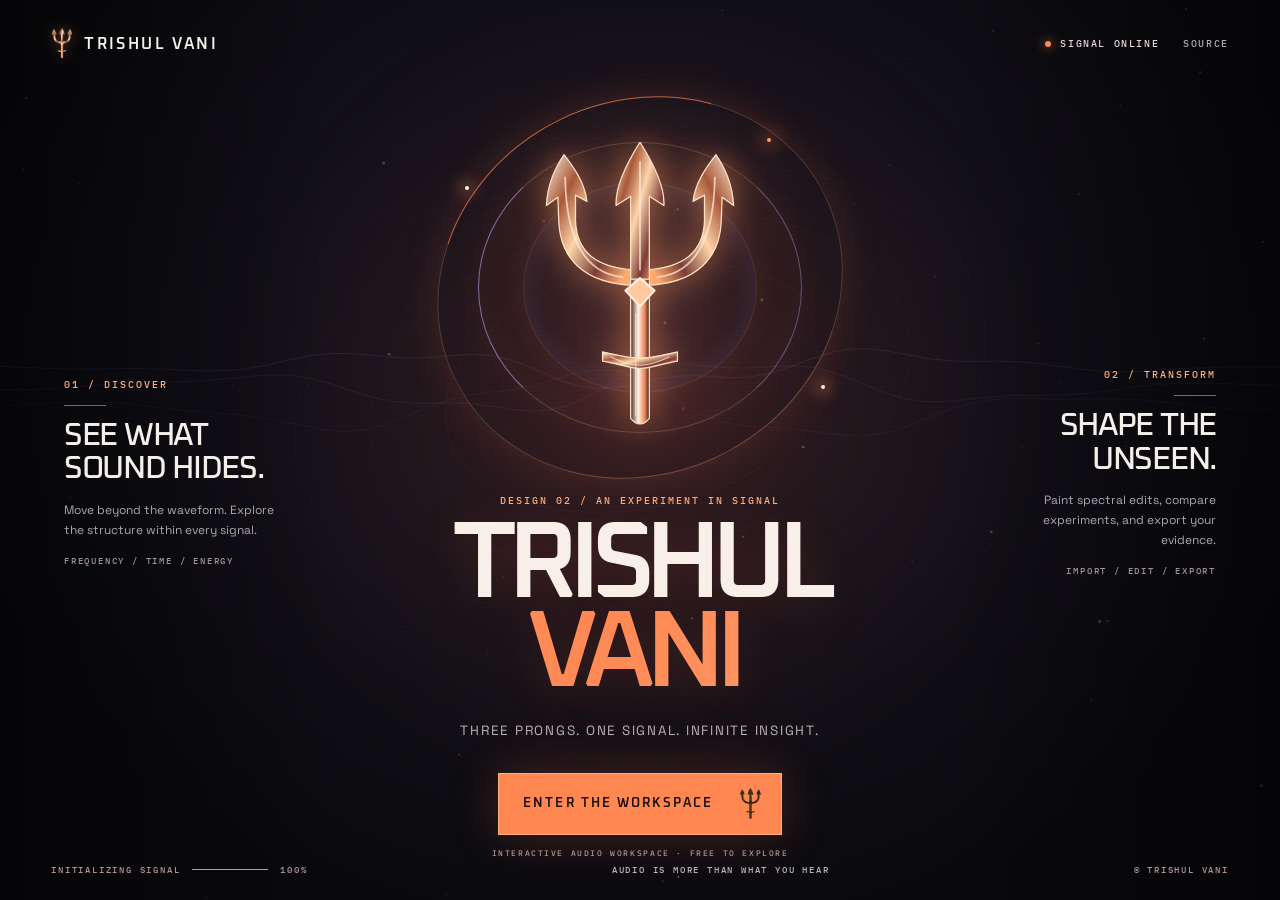
==== design-v2/index.html @ 8514c529 "Restore Version 1 and publish Design 02 at its own URL" ====
<!doctype html>
<html lang="en">
<head>
  <meta charset="utf-8">
  <meta name="viewport" content="width=device-width,initial-scale=1">
  <meta name="theme-color" content="#09090d">
  <meta name="description" content="TRISHUL VANI — an interactive spectral audio workspace for signal research and evidence-led editing.">
  <title>TRISHUL VANI · Enter the Signal</title>
  <link rel="preconnect" href="https://fonts.googleapis.com">
  <link rel="preconnect" href="https://fonts.gstatic.com" crossorigin>
  <link href="https://fonts.googleapis.com/css2?family=Oxanium:wght@400;500;600;700&family=Space+Grotesk:wght@400;500;600&family=IBM+Plex+Mono:wght@400;500&display=swap" rel="stylesheet">
  <style>
    :root{--bg:#09090d;--ink:#f4efe9;--mint:#ff8d58;--soft:#aca8b1;--line:#72526855}
    *{box-sizing:border-box}html,body{margin:0;min-height:100%;background:var(--bg);color:var(--ink)}body{font-family:'Space Grotesk',sans-serif}button,a{outline-offset:5px}button:focus-visible,a:focus-visible{outline:2px solid var(--mint)}
    .shell{position:relative;min-height:100dvh;overflow:hidden}.studio{position:absolute;inset:0;width:100%;height:100%;border:0;background:#0d0b13}.veil{position:absolute;inset:0;z-index:5;overflow:hidden;background:radial-gradient(ellipse at 50% 40%,#211722 0,#14111a 39%,#09090d 78%);transition:opacity .9s ease,visibility .9s}.veil.is-hidden{opacity:0;visibility:hidden;pointer-events:none}
    #field{position:absolute;inset:0;width:100%;height:100%;opacity:.85}.veil:after{content:"";pointer-events:none;position:absolute;inset:0;z-index:1;background:repeating-linear-gradient(0deg,transparent 0 3px,#02050325 4px),linear-gradient(90deg,#0305047d,transparent 27%,transparent 73%,#0305047d);mix-blend-mode:multiply}.glow{position:absolute;width:min(88vw,950px);aspect-ratio:1;top:45%;left:50%;transform:translate(-50%,-50%);border-radius:50%;background:radial-gradient(circle,#ff653320 0,#ff653309 37%,transparent 64%);filter:blur(13px);pointer-events:none}
    .header{position:absolute;z-index:3;top:0;left:0;right:0;display:flex;align-items:center;gap:24px;padding:28px clamp(20px,4vw,64px);font:500 10px 'IBM Plex Mono',monospace;letter-spacing:.16em;text-transform:uppercase}.identity{display:flex;align-items:center;gap:11px;font:600 16px 'Oxanium',sans-serif;letter-spacing:.15em;color:var(--ink);white-space:nowrap}.identity-mark{width:22px;height:31px;object-fit:contain;filter:drop-shadow(0 0 7px #ff916877)}.header .spacer{flex:1}.header a{color:var(--soft);text-decoration:none;white-space:nowrap}.header a:hover{color:var(--mint)}.live{display:flex;gap:9px;align-items:center;color:#e5d6d4;white-space:nowrap}.live i{width:6px;height:6px;background:var(--mint);border-radius:50%;box-shadow:0 0 12px var(--mint)}
    .scene{position:absolute;inset:0;z-index:2;display:grid;grid-template-columns:1fr minmax(290px,510px) 1fr;align-items:center;padding:85px clamp(22px,5vw,86px) 92px;perspective:1200px}.side{align-self:center;display:flex;flex-direction:column;gap:14px;max-width:230px}.side-right{justify-self:end;text-align:right;align-items:flex-end}.index,.kicker,.side small,.caption,.footer,.load-label{font:500 10px 'IBM Plex Mono',monospace;letter-spacing:.2em;text-transform:uppercase}.index{color:var(--mint)}.side h2{margin:0;font:500 clamp(23px,2.5vw,39px)/1.05 'Oxanium',sans-serif;letter-spacing:-.04em;text-transform:uppercase}.side p{font-size:12px;line-height:1.65;color:var(--soft);margin:0}.side-rule{width:42px;height:1px;background:var(--mint);opacity:.65}.side small{color:#a0909a;font-size:9px}
    .center{position:relative;display:flex;align-items:center;flex-direction:column;text-align:center;min-width:0;transform:translate3d(var(--px,0px),var(--py,0px),0);transition:transform .55s cubic-bezier(.2,.8,.2,1)}.orb{position:relative;width:min(48vw,450px);height:min(48vw,450px);max-height:45vh;display:grid;place-items:center;flex:none}.orb:before,.orb:after{content:"";position:absolute;inset:4%;border:1px solid #ffbb8b39;border-radius:50%;box-shadow:inset 0 0 35px #ff9a5b10,0 0 32px #ff9a5b0d;animation:orbit 20s linear infinite}.orb:before{border-top-color:#ffae7caa;border-bottom-color:#ffae7c55;transform:rotate(-28deg)}.orb:after{inset:14%;border-left-color:#c6a7ff99;border-right-color:#c6a7ff66;animation-direction:reverse;animation-duration:17s}.halo{position:absolute;inset:24%;border-radius:50%;border:1px solid #ff9f692c;box-shadow:0 0 90px #e76a4826,0 0 30px #b9a1ff24 inset}.trident{width:51%;height:72%;position:relative;z-index:2;object-fit:contain;filter:drop-shadow(0 0 16px #ff975e82) drop-shadow(0 0 42px #d57b5e66);animation:float 5s ease-in-out infinite}.spark{position:absolute;z-index:2;width:4px;height:4px;background:#fff1df;border-radius:50%;box-shadow:0 0 15px 5px #ff996a66;animation:twinkle 3s ease-in-out infinite}.spark.a{top:25%;left:11%}.spark.b{top:13%;right:21%;animation-delay:1s}.spark.c{bottom:25%;right:9%;animation-delay:2s}
    .kicker{margin:4px 0 15px;color:#ffc99f;font-size:10px}.title{font:600 clamp(58px,8.4vw,132px)/.83 'Oxanium',sans-serif;letter-spacing:-.085em;margin:0;text-transform:uppercase;white-space:nowrap;color:#f8f0e8;text-shadow:0 8px 45px #ff72422b}.title span{display:block}.title .vani{color:var(--mint);padding-right:.12em}.subtitle{margin:22px 0 0;color:#bbb1b4;font-size:clamp(11px,1.05vw,14px);letter-spacing:.13em;text-transform:uppercase}.enter{position:relative;display:inline-flex;align-items:center;gap:25px;margin-top:34px;padding:14px 18px 14px 24px;border:1px solid #ffad7999;background:#ff8751;color:#170d09;font:600 13px 'Oxanium',sans-serif;letter-spacing:.16em;text-transform:uppercase;cursor:pointer;box-shadow:0 0 45px #ff78482b;transition:transform .25s,box-shadow .25s,background .25s}.enter:hover{transform:translateY(-3px);box-shadow:0 8px 55px #ff78485c;background:#ffc190}.enter img{width:25px;height:32px;object-fit:contain;flex:none;filter:brightness(.22) sepia(1) saturate(2)}.caption{margin-top:13px;color:#b79791;font-size:8px}
    .footer{position:absolute;z-index:3;bottom:25px;left:clamp(20px,4vw,64px);right:clamp(20px,4vw,64px);display:flex;align-items:end;justify-content:space-between;color:#aa9399;font-size:9px}.progress{display:flex;align-items:center;gap:12px}.track{width:76px;height:1px;background:#67424b}.track b{display:block;width:0;height:1px;background:var(--mint);animation:load 3.5s ease-out forwards}.coords{color:#bdb0b8}.loading{position:absolute;z-index:4;top:92px;left:50%;transform:translateX(-50%);max-width:min(440px,90vw);padding:11px 16px;border:1px solid #ff916855;background:#17121be8;color:#e0ccd0;font:11px/1.5 'Space Grotesk',sans-serif;text-align:center;transition:opacity .4s}.loading[hidden]{display:none}.loading a{color:var(--mint)}
    @keyframes orbit{to{transform:rotate(360deg)}}@keyframes float{50%{transform:translateY(-10px) rotate(1deg)}}@keyframes draw{to{stroke-dashoffset:0}}@keyframes fade{to{opacity:1}}@keyframes twinkle{50%{opacity:.15;transform:scale(.55)}}@keyframes load{to{width:100%}}
    @media(max-width:850px){.scene{grid-template-columns:1fr;place-items:center;padding:78px 20px 75px}.side{display:none}.orb{width:min(68vw,360px);height:min(68vw,360px);max-height:39vh}.title{font-size:clamp(58px,14vw,110px)}.header{padding:18px 20px}.header .live{display:none}.footer{bottom:18px}.footer .coords{display:none}}
    @media(max-height:700px){.orb{height:31vh;width:31vh}.trident{height:80%}.kicker{margin:0 0 10px}.title{font-size:clamp(49px,7vw,95px)}.subtitle{margin-top:13px}.enter{margin-top:20px;padding-block:12px}.caption{margin-top:8px}}
    @media(max-width:480px){.header a{display:none}.identity{font-size:14px}.orb{width:75vw;height:75vw;max-height:36vh}.title{font-size:clamp(56px,15vw,82px)}.subtitle{max-width:300px;line-height:1.6}.footer .coords{display:none}}
    /* Design 02 forges the sculpted trident in copper and ivory over graphite and ultraviolet signal light. */
    .orb:before{border-top-color:#ff8751b8;box-shadow:0 0 42px #ff784826}.spark.b{background:#ff9b69;box-shadow:0 0 18px 5px #ff784877}.kicker,.index{color:#ffae7c}.side-rule{background:#ff8751}.title .vani{background:linear-gradient(108deg,#ff8d58 35%,#ff9b69 100%);background-clip:text;-webkit-background-clip:text;color:transparent}.enter{background:#ff8751;border-color:#ffae7c;color:#170d09;box-shadow:0 0 48px #ff78483c}.enter:hover{background:#ffac75;box-shadow:0 8px 62px #ff78488a}.track b{background:#ff8751}.live i{background:#ff8751;box-shadow:0 0 12px #ff8751}
    @media(prefers-reduced-motion:reduce){*,*:before,*:after{animation:none!important;transition:none!important}.track b{width:100%}}
  </style>
</head>
<body>
  <main class="shell">
    <iframe class="studio" id="studio" title="TRISHUL VANI research workspace" src="https://trishul-vani-studio.onrender.com/index.html?design=2" allow="autoplay; fullscreen" referrerpolicy="no-referrer"></iframe>
    <section class="veil" id="intro" aria-label="TRISHUL VANI introduction">
      <canvas id="field" aria-hidden="true"></canvas><div class="glow" aria-hidden="true"></div>
      <header class="header"><div class="identity"><img class="identity-mark" src="trident.svg?v=design2copper" alt="">TRISHUL VANI</div><div class="spacer"></div><div class="live"><i></i> SIGNAL ONLINE</div><a href="https://github.com/TrishulVani/trishul-vani-studio" target="_blank" rel="noopener">SOURCE</a></header>
      <div class="scene">
        <aside class="side side-left"><span class="index">01 / DISCOVER</span><div class="side-rule"></div><h2>See what<br>sound hides.</h2><p>Move beyond the waveform. Explore the structure within every signal.</p><small>FREQUENCY / TIME / ENERGY</small></aside>
        <div class="center" id="center">
          <div class="orb" aria-hidden="true"><div class="halo"></div><i class="spark a"></i><i class="spark b"></i><i class="spark c"></i>
            <img class="trident" src="trident.svg?v=design2copper" alt="">
          </div>
          <p class="kicker">DESIGN 02 / AN EXPERIMENT IN SIGNAL</p><h1 class="title"><span>TRISHUL</span><span class="vani">VANI</span></h1><p class="subtitle">Three prongs. One signal. Infinite insight.</p>
          <button class="enter" id="enter" type="button">ENTER THE WORKSPACE <img src="trident.svg?v=design2copper" alt=""></button><span class="caption">INTERACTIVE AUDIO WORKSPACE · FREE TO EXPLORE</span>
        </div>
        <aside class="side side-right"><span class="index">02 / TRANSFORM</span><div class="side-rule"></div><h2>Shape the<br>unseen.</h2><p>Paint spectral edits, compare experiments, and export your evidence.</p><small>IMPORT / EDIT / EXPORT</small></aside>
      </div>
      <footer class="footer"><div class="progress"><span>INITIALIZING SIGNAL</span><div class="track"><b></b></div><span>100%</span></div><span class="coords">AUDIO IS MORE THAN WHAT YOU HEAR</span><span>© TRISHUL VANI</span></footer>
    </section>
    <div class="loading" id="loading" role="status">Preparing your workspace. The free server may take a minute to wake.</div>
  </main>
  <script>
    const intro=document.getElementById('intro'),studio=document.getElementById('studio'),loading=document.getElementById('loading'),center=document.getElementById('center');
    function enter(){intro.classList.add('is-hidden');setTimeout(()=>{intro.hidden=true},950)}
    document.getElementById('enter').addEventListener('click',enter);
    setTimeout(enter,8500);
    document.addEventListener('keydown',event=>{if(event.key==='Escape'&& !intro.hidden)enter()});
    studio.addEventListener('load',()=>{loading.style.opacity='0';setTimeout(()=>loading.hidden=true,450)});
    const canvas=document.getElementById('field'),ctx=canvas.getContext('2d');let width=0,height=0,particles=[],tick=0,mouse={x:0,y:0};const reduced=matchMedia('(prefers-reduced-motion: reduce)').matches;
    function size(){const ratio=Math.min(devicePixelRatio||1,2);width=innerWidth;height=innerHeight;canvas.width=width*ratio;canvas.height=height*ratio;ctx.setTransform(ratio,0,0,ratio,0,0);particles=Array.from({length:Math.min(120,Math.round(width*height/11000))},(_,i)=>({x:Math.random()*width,y:Math.random()*height,r:Math.random()*1.3+.25,phase:Math.random()*6.28,speed:.15+Math.random()*.5}))}
    function render(){ctx.clearRect(0,0,width,height);const cx=width/2+mouse.x*.04,cy=height*.43+mouse.y*.04;for(let ring=0;ring<5;ring++){const radius=Math.min(width,height)*(.22+ring*.085);ctx.beginPath();ctx.ellipse(cx,cy,radius,radius*.61,-.22,0,Math.PI*2);ctx.strokeStyle=`rgba(255,139,83,${.055-ring*.008})`;ctx.lineWidth=1;ctx.stroke()}for(let j=0;j<3;j++){ctx.beginPath();for(let x=0;x<=width;x+=5){const falloff=Math.exp(-Math.pow((x-width/2)/(width*.32),2));const y=cy+Math.sin(x*.012+tick*.012+j*2)*falloff*(19+j*8)+Math.sin(x*.035-tick*.008+j)*falloff*7+(j-1)*21;x===0?ctx.moveTo(x,y):ctx.lineTo(x,y)}ctx.strokeStyle=`rgba(188,162,255,${.13-j*.028})`;ctx.lineWidth=1;ctx.stroke()}for(const p of particles){let y=(p.y+tick*p.speed*.12)%height;ctx.beginPath();ctx.arc(p.x,y,p.r,0,Math.PI*2);ctx.fillStyle=`rgba(255,216,184,${.18+.16*Math.sin(tick*.018+p.phase)})`;ctx.fill()}if(!reduced&& !intro.hidden){tick++;requestAnimationFrame(render)}}
    addEventListener('resize',()=>{size();render()});addEventListener('pointermove',event=>{mouse.x=event.clientX-width/2;mouse.y=event.clientY-height/2;center.style.setProperty('--px',Math.max(-17,Math.min(17,mouse.x*.018))+'px');center.style.setProperty('--py',Math.max(-12,Math.min(12,mouse.y*.012))+'px')},{passive:true});size();render();
  </script>
</body>
</html>
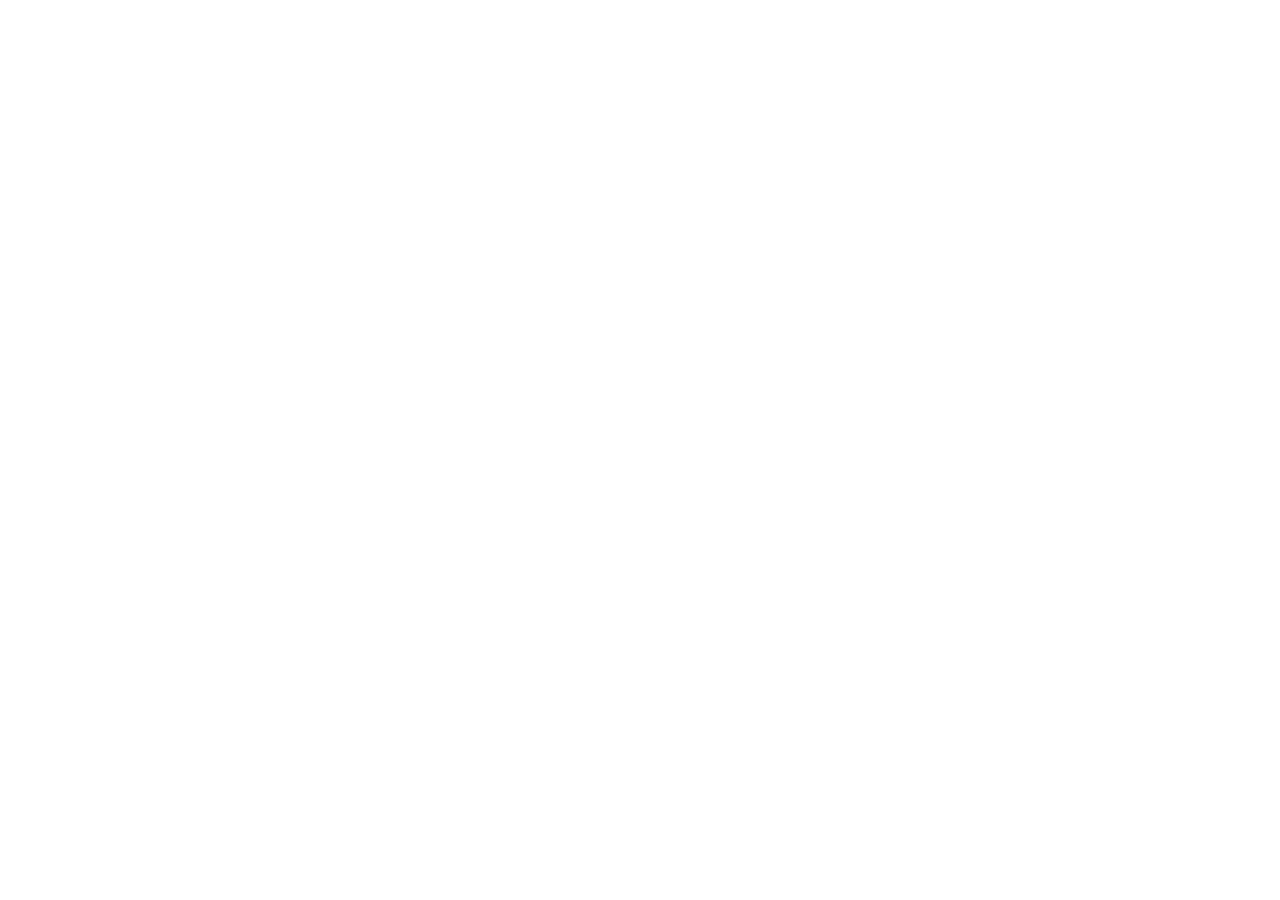
==== commit 73a0f18b: "Prepare separate Version 2 same-origin entry alias" ====
--- a/design-v2/index.html
+++ b/design-v2/index.html
@@ -1,65 +1 @@
-<!doctype html>
-<html lang="en">
-<head>
-  <meta charset="utf-8">
-  <meta name="viewport" content="width=device-width,initial-scale=1">
-  <meta name="theme-color" content="#09090d">
-  <meta name="description" content="TRISHUL VANI — an interactive spectral audio workspace for signal research and evidence-led editing.">
-  <title>TRISHUL VANI · Enter the Signal</title>
-  <link rel="preconnect" href="https://fonts.googleapis.com">
-  <link rel="preconnect" href="https://fonts.gstatic.com" crossorigin>
-  <link href="https://fonts.googleapis.com/css2?family=Oxanium:wght@400;500;600;700&family=Space+Grotesk:wght@400;500;600&family=IBM+Plex+Mono:wght@400;500&display=swap" rel="stylesheet">
-  <style>
-    :root{--bg:#09090d;--ink:#f4efe9;--mint:#ff8d58;--soft:#aca8b1;--line:#72526855}
-    *{box-sizing:border-box}html,body{margin:0;min-height:100%;background:var(--bg);color:var(--ink)}body{font-family:'Space Grotesk',sans-serif}button,a{outline-offset:5px}button:focus-visible,a:focus-visible{outline:2px solid var(--mint)}
-    .shell{position:relative;min-height:100dvh;overflow:hidden}.studio{position:absolute;inset:0;width:100%;height:100%;border:0;background:#0d0b13}.veil{position:absolute;inset:0;z-index:5;overflow:hidden;background:radial-gradient(ellipse at 50% 40%,#211722 0,#14111a 39%,#09090d 78%);transition:opacity .9s ease,visibility .9s}.veil.is-hidden{opacity:0;visibility:hidden;pointer-events:none}
-    #field{position:absolute;inset:0;width:100%;height:100%;opacity:.85}.veil:after{content:"";pointer-events:none;position:absolute;inset:0;z-index:1;background:repeating-linear-gradient(0deg,transparent 0 3px,#02050325 4px),linear-gradient(90deg,#0305047d,transparent 27%,transparent 73%,#0305047d);mix-blend-mode:multiply}.glow{position:absolute;width:min(88vw,950px);aspect-ratio:1;top:45%;left:50%;transform:translate(-50%,-50%);border-radius:50%;background:radial-gradient(circle,#ff653320 0,#ff653309 37%,transparent 64%);filter:blur(13px);pointer-events:none}
-    .header{position:absolute;z-index:3;top:0;left:0;right:0;display:flex;align-items:center;gap:24px;padding:28px clamp(20px,4vw,64px);font:500 10px 'IBM Plex Mono',monospace;letter-spacing:.16em;text-transform:uppercase}.identity{display:flex;align-items:center;gap:11px;font:600 16px 'Oxanium',sans-serif;letter-spacing:.15em;color:var(--ink);white-space:nowrap}.identity-mark{width:22px;height:31px;object-fit:contain;filter:drop-shadow(0 0 7px #ff916877)}.header .spacer{flex:1}.header a{color:var(--soft);text-decoration:none;white-space:nowrap}.header a:hover{color:var(--mint)}.live{display:flex;gap:9px;align-items:center;color:#e5d6d4;white-space:nowrap}.live i{width:6px;height:6px;background:var(--mint);border-radius:50%;box-shadow:0 0 12px var(--mint)}
-    .scene{position:absolute;inset:0;z-index:2;display:grid;grid-template-columns:1fr minmax(290px,510px) 1fr;align-items:center;padding:85px clamp(22px,5vw,86px) 92px;perspective:1200px}.side{align-self:center;display:flex;flex-direction:column;gap:14px;max-width:230px}.side-right{justify-self:end;text-align:right;align-items:flex-end}.index,.kicker,.side small,.caption,.footer,.load-label{font:500 10px 'IBM Plex Mono',monospace;letter-spacing:.2em;text-transform:uppercase}.index{color:var(--mint)}.side h2{margin:0;font:500 clamp(23px,2.5vw,39px)/1.05 'Oxanium',sans-serif;letter-spacing:-.04em;text-transform:uppercase}.side p{font-size:12px;line-height:1.65;color:var(--soft);margin:0}.side-rule{width:42px;height:1px;background:var(--mint);opacity:.65}.side small{color:#a0909a;font-size:9px}
-    .center{position:relative;display:flex;align-items:center;flex-direction:column;text-align:center;min-width:0;transform:translate3d(var(--px,0px),var(--py,0px),0);transition:transform .55s cubic-bezier(.2,.8,.2,1)}.orb{position:relative;width:min(48vw,450px);height:min(48vw,450px);max-height:45vh;display:grid;place-items:center;flex:none}.orb:before,.orb:after{content:"";position:absolute;inset:4%;border:1px solid #ffbb8b39;border-radius:50%;box-shadow:inset 0 0 35px #ff9a5b10,0 0 32px #ff9a5b0d;animation:orbit 20s linear infinite}.orb:before{border-top-color:#ffae7caa;border-bottom-color:#ffae7c55;transform:rotate(-28deg)}.orb:after{inset:14%;border-left-color:#c6a7ff99;border-right-color:#c6a7ff66;animation-direction:reverse;animation-duration:17s}.halo{position:absolute;inset:24%;border-radius:50%;border:1px solid #ff9f692c;box-shadow:0 0 90px #e76a4826,0 0 30px #b9a1ff24 inset}.trident{width:51%;height:72%;position:relative;z-index:2;object-fit:contain;filter:drop-shadow(0 0 16px #ff975e82) drop-shadow(0 0 42px #d57b5e66);animation:float 5s ease-in-out infinite}.spark{position:absolute;z-index:2;width:4px;height:4px;background:#fff1df;border-radius:50%;box-shadow:0 0 15px 5px #ff996a66;animation:twinkle 3s ease-in-out infinite}.spark.a{top:25%;left:11%}.spark.b{top:13%;right:21%;animation-delay:1s}.spark.c{bottom:25%;right:9%;animation-delay:2s}
-    .kicker{margin:4px 0 15px;color:#ffc99f;font-size:10px}.title{font:600 clamp(58px,8.4vw,132px)/.83 'Oxanium',sans-serif;letter-spacing:-.085em;margin:0;text-transform:uppercase;white-space:nowrap;color:#f8f0e8;text-shadow:0 8px 45px #ff72422b}.title span{display:block}.title .vani{color:var(--mint);padding-right:.12em}.subtitle{margin:22px 0 0;color:#bbb1b4;font-size:clamp(11px,1.05vw,14px);letter-spacing:.13em;text-transform:uppercase}.enter{position:relative;display:inline-flex;align-items:center;gap:25px;margin-top:34px;padding:14px 18px 14px 24px;border:1px solid #ffad7999;background:#ff8751;color:#170d09;font:600 13px 'Oxanium',sans-serif;letter-spacing:.16em;text-transform:uppercase;cursor:pointer;box-shadow:0 0 45px #ff78482b;transition:transform .25s,box-shadow .25s,background .25s}.enter:hover{transform:translateY(-3px);box-shadow:0 8px 55px #ff78485c;background:#ffc190}.enter img{width:25px;height:32px;object-fit:contain;flex:none;filter:brightness(.22) sepia(1) saturate(2)}.caption{margin-top:13px;color:#b79791;font-size:8px}
-    .footer{position:absolute;z-index:3;bottom:25px;left:clamp(20px,4vw,64px);right:clamp(20px,4vw,64px);display:flex;align-items:end;justify-content:space-between;color:#aa9399;font-size:9px}.progress{display:flex;align-items:center;gap:12px}.track{width:76px;height:1px;background:#67424b}.track b{display:block;width:0;height:1px;background:var(--mint);animation:load 3.5s ease-out forwards}.coords{color:#bdb0b8}.loading{position:absolute;z-index:4;top:92px;left:50%;transform:translateX(-50%);max-width:min(440px,90vw);padding:11px 16px;border:1px solid #ff916855;background:#17121be8;color:#e0ccd0;font:11px/1.5 'Space Grotesk',sans-serif;text-align:center;transition:opacity .4s}.loading[hidden]{display:none}.loading a{color:var(--mint)}
-    @keyframes orbit{to{transform:rotate(360deg)}}@keyframes float{50%{transform:translateY(-10px) rotate(1deg)}}@keyframes draw{to{stroke-dashoffset:0}}@keyframes fade{to{opacity:1}}@keyframes twinkle{50%{opacity:.15;transform:scale(.55)}}@keyframes load{to{width:100%}}
-    @media(max-width:850px){.scene{grid-template-columns:1fr;place-items:center;padding:78px 20px 75px}.side{display:none}.orb{width:min(68vw,360px);height:min(68vw,360px);max-height:39vh}.title{font-size:clamp(58px,14vw,110px)}.header{padding:18px 20px}.header .live{display:none}.footer{bottom:18px}.footer .coords{display:none}}
-    @media(max-height:700px){.orb{height:31vh;width:31vh}.trident{height:80%}.kicker{margin:0 0 10px}.title{font-size:clamp(49px,7vw,95px)}.subtitle{margin-top:13px}.enter{margin-top:20px;padding-block:12px}.caption{margin-top:8px}}
-    @media(max-width:480px){.header a{display:none}.identity{font-size:14px}.orb{width:75vw;height:75vw;max-height:36vh}.title{font-size:clamp(56px,15vw,82px)}.subtitle{max-width:300px;line-height:1.6}.footer .coords{display:none}}
-    /* Design 02 forges the sculpted trident in copper and ivory over graphite and ultraviolet signal light. */
-    .orb:before{border-top-color:#ff8751b8;box-shadow:0 0 42px #ff784826}.spark.b{background:#ff9b69;box-shadow:0 0 18px 5px #ff784877}.kicker,.index{color:#ffae7c}.side-rule{background:#ff8751}.title .vani{background:linear-gradient(108deg,#ff8d58 35%,#ff9b69 100%);background-clip:text;-webkit-background-clip:text;color:transparent}.enter{background:#ff8751;border-color:#ffae7c;color:#170d09;box-shadow:0 0 48px #ff78483c}.enter:hover{background:#ffac75;box-shadow:0 8px 62px #ff78488a}.track b{background:#ff8751}.live i{background:#ff8751;box-shadow:0 0 12px #ff8751}
-    @media(prefers-reduced-motion:reduce){*,*:before,*:after{animation:none!important;transition:none!important}.track b{width:100%}}
-  </style>
-</head>
-<body>
-  <main class="shell">
-    <iframe class="studio" id="studio" title="TRISHUL VANI research workspace" src="https://trishul-vani-studio.onrender.com/index.html?design=2" allow="autoplay; fullscreen" referrerpolicy="no-referrer"></iframe>
-    <section class="veil" id="intro" aria-label="TRISHUL VANI introduction">
-      <canvas id="field" aria-hidden="true"></canvas><div class="glow" aria-hidden="true"></div>
-      <header class="header"><div class="identity"><img class="identity-mark" src="trident.svg?v=design2copper" alt="">TRISHUL VANI</div><div class="spacer"></div><div class="live"><i></i> SIGNAL ONLINE</div><a href="https://github.com/TrishulVani/trishul-vani-studio" target="_blank" rel="noopener">SOURCE</a></header>
-      <div class="scene">
-        <aside class="side side-left"><span class="index">01 / DISCOVER</span><div class="side-rule"></div><h2>See what<br>sound hides.</h2><p>Move beyond the waveform. Explore the structure within every signal.</p><small>FREQUENCY / TIME / ENERGY</small></aside>
-        <div class="center" id="center">
-          <div class="orb" aria-hidden="true"><div class="halo"></div><i class="spark a"></i><i class="spark b"></i><i class="spark c"></i>
-            <img class="trident" src="trident.svg?v=design2copper" alt="">
-          </div>
-          <p class="kicker">DESIGN 02 / AN EXPERIMENT IN SIGNAL</p><h1 class="title"><span>TRISHUL</span><span class="vani">VANI</span></h1><p class="subtitle">Three prongs. One signal. Infinite insight.</p>
-          <button class="enter" id="enter" type="button">ENTER THE WORKSPACE <img src="trident.svg?v=design2copper" alt=""></button><span class="caption">INTERACTIVE AUDIO WORKSPACE · FREE TO EXPLORE</span>
-        </div>
-        <aside class="side side-right"><span class="index">02 / TRANSFORM</span><div class="side-rule"></div><h2>Shape the<br>unseen.</h2><p>Paint spectral edits, compare experiments, and export your evidence.</p><small>IMPORT / EDIT / EXPORT</small></aside>
-      </div>
-      <footer class="footer"><div class="progress"><span>INITIALIZING SIGNAL</span><div class="track"><b></b></div><span>100%</span></div><span class="coords">AUDIO IS MORE THAN WHAT YOU HEAR</span><span>© TRISHUL VANI</span></footer>
-    </section>
-    <div class="loading" id="loading" role="status">Preparing your workspace. The free server may take a minute to wake.</div>
-  </main>
-  <script>
-    const intro=document.getElementById('intro'),studio=document.getElementById('studio'),loading=document.getElementById('loading'),center=document.getElementById('center');
-    function enter(){intro.classList.add('is-hidden');setTimeout(()=>{intro.hidden=true},950)}
-    document.getElementById('enter').addEventListener('click',enter);
-    setTimeout(enter,8500);
-    document.addEventListener('keydown',event=>{if(event.key==='Escape'&& !intro.hidden)enter()});
-    studio.addEventListener('load',()=>{loading.style.opacity='0';setTimeout(()=>loading.hidden=true,450)});
-    const canvas=document.getElementById('field'),ctx=canvas.getContext('2d');let width=0,height=0,particles=[],tick=0,mouse={x:0,y:0};const reduced=matchMedia('(prefers-reduced-motion: reduce)').matches;
-    function size(){const ratio=Math.min(devicePixelRatio||1,2);width=innerWidth;height=innerHeight;canvas.width=width*ratio;canvas.height=height*ratio;ctx.setTransform(ratio,0,0,ratio,0,0);particles=Array.from({length:Math.min(120,Math.round(width*height/11000))},(_,i)=>({x:Math.random()*width,y:Math.random()*height,r:Math.random()*1.3+.25,phase:Math.random()*6.28,speed:.15+Math.random()*.5}))}
-    function render(){ctx.clearRect(0,0,width,height);const cx=width/2+mouse.x*.04,cy=height*.43+mouse.y*.04;for(let ring=0;ring<5;ring++){const radius=Math.min(width,height)*(.22+ring*.085);ctx.beginPath();ctx.ellipse(cx,cy,radius,radius*.61,-.22,0,Math.PI*2);ctx.strokeStyle=`rgba(255,139,83,${.055-ring*.008})`;ctx.lineWidth=1;ctx.stroke()}for(let j=0;j<3;j++){ctx.beginPath();for(let x=0;x<=width;x+=5){const falloff=Math.exp(-Math.pow((x-width/2)/(width*.32),2));const y=cy+Math.sin(x*.012+tick*.012+j*2)*falloff*(19+j*8)+Math.sin(x*.035-tick*.008+j)*falloff*7+(j-1)*21;x===0?ctx.moveTo(x,y):ctx.lineTo(x,y)}ctx.strokeStyle=`rgba(188,162,255,${.13-j*.028})`;ctx.lineWidth=1;ctx.stroke()}for(const p of particles){let y=(p.y+tick*p.speed*.12)%height;ctx.beginPath();ctx.arc(p.x,y,p.r,0,Math.PI*2);ctx.fillStyle=`rgba(255,216,184,${.18+.16*Math.sin(tick*.018+p.phase)})`;ctx.fill()}if(!reduced&& !intro.hidden){tick++;requestAnimationFrame(render)}}
-    addEventListener('resize',()=>{size();render()});addEventListener('pointermove',event=>{mouse.x=event.clientX-width/2;mouse.y=event.clientY-height/2;center.style.setProperty('--px',Math.max(-17,Math.min(17,mouse.x*.018))+'px');center.style.setProperty('--py',Math.max(-12,Math.min(12,mouse.y*.012))+'px')},{passive:true});size();render();
-  </script>
-</body>
-</html>
+<!doctype html><html lang="en"><head><meta charset="utf-8"><meta name="viewport" content="width=device-width,initial-scale=1"><meta name="theme-color" content="#080d10"><meta name="description" content="TRISHUL VANI's immersive signal story and connected research lab"><title>TRISHUL VANI — Enter the signal</title><meta http-equiv="refresh" content="0;url=https://trishul-vani-studio.onrender.com/experience.html"><style>html{color-scheme:dark;background:#080d10;color:#f4f4ee;font-family:Arial,sans-serif}body{min-height:100vh;margin:0;display:grid;place-items:center;text-align:center;padding:25px;box-sizing:border-box}img{width:70px;height:95px}h1{font-size:clamp(32px,6vw,70px);letter-spacing:-.05em}p{max-width:480px;line-height:1.6;color:#b7c5c2}a{color:#8dd5c2}a:focus-visible{outline:2px solid #8dd5c2;outline-offset:5px}</style></head><body><main><img src="mark.svg" alt="TRISHUL VANI trident"><h1>Enter the signal.</h1><p>Opening the immersive experience and its connected research processor. The free service may take a moment to wake.</p><p><a href="https://trishul-vani-studio.onrender.com/experience.html">Continue to Version 2</a> · <a href="https://trishul-vani-studio.onrender.com/index.html?design=2">Open the lab directly</a></p></main><script>location.replace('https://trishul-vani-studio.onrender.com/experience.html')</script></body></html>
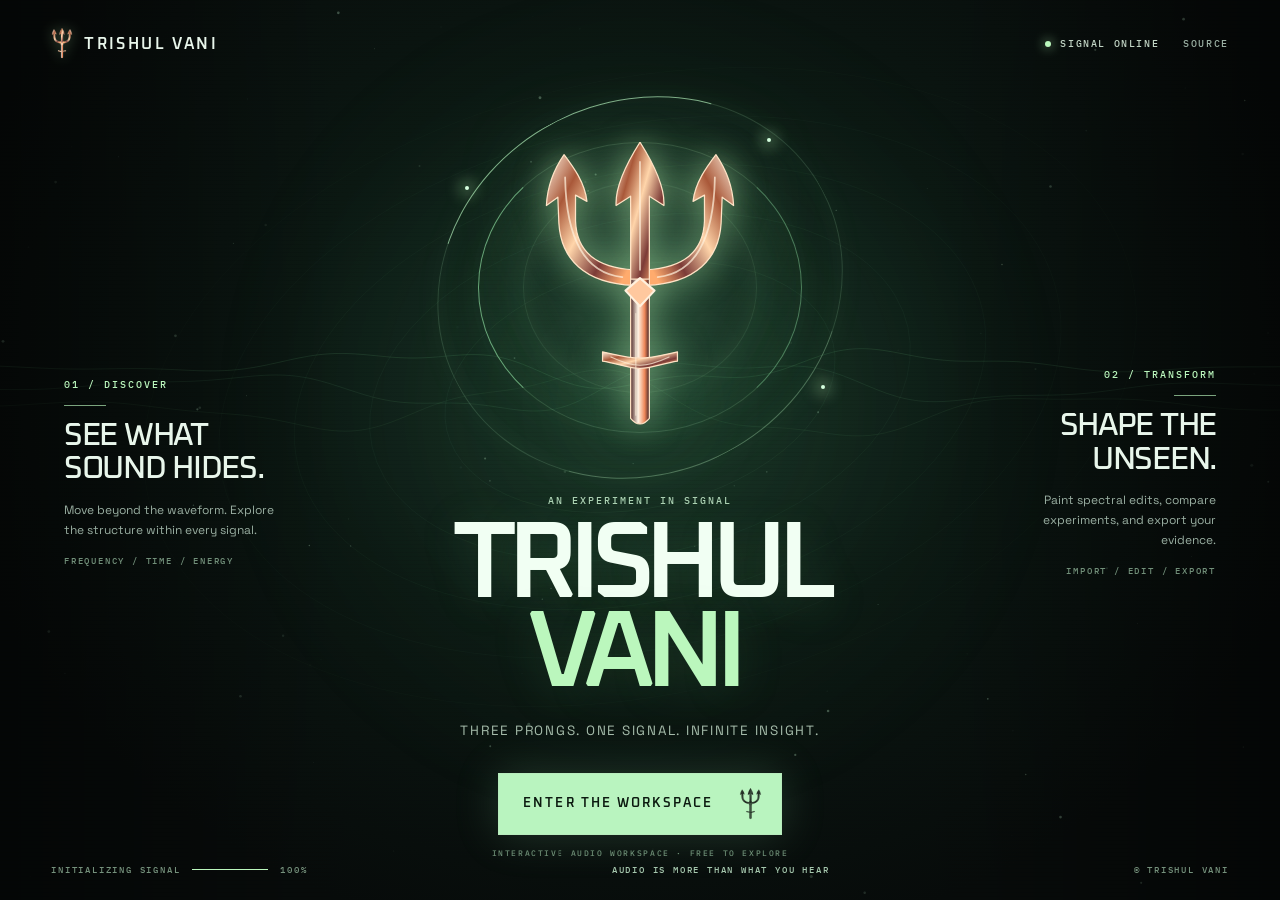
==== commit 3bfbab24: "release: swap main and original edition Pages entries" ====
--- a/design-v2/index.html
+++ b/design-v2/index.html
@@ -1 +1,63 @@
-<!doctype html><html lang="en"><head><meta charset="utf-8"><meta name="viewport" content="width=device-width,initial-scale=1"><meta name="theme-color" content="#080d10"><meta name="description" content="TRISHUL VANI's immersive signal story and connected research lab"><title>TRISHUL VANI — Enter the signal</title><meta http-equiv="refresh" content="0;url=https://trishul-vani-studio.onrender.com/experience.html"><style>html{color-scheme:dark;background:#080d10;color:#f4f4ee;font-family:Arial,sans-serif}body{min-height:100vh;margin:0;display:grid;place-items:center;text-align:center;padding:25px;box-sizing:border-box}img{width:70px;height:95px}h1{font-size:clamp(32px,6vw,70px);letter-spacing:-.05em}p{max-width:480px;line-height:1.6;color:#b7c5c2}a{color:#8dd5c2}a:focus-visible{outline:2px solid #8dd5c2;outline-offset:5px}</style></head><body><main><img src="mark.svg" alt="TRISHUL VANI trident"><h1>Enter the signal.</h1><p>Opening the immersive experience and its connected research processor. The free service may take a moment to wake.</p><p><a href="https://trishul-vani-studio.onrender.com/experience.html">Continue to Version 2</a> · <a href="https://trishul-vani-studio.onrender.com/index.html?design=2">Open the lab directly</a></p></main><script>location.replace('https://trishul-vani-studio.onrender.com/experience.html')</script></body></html>
+<!doctype html>
+<html lang="en">
+<head>
+  <meta charset="utf-8">
+  <meta name="viewport" content="width=device-width,initial-scale=1">
+  <meta name="theme-color" content="#070b0a">
+  <meta name="description" content="TRISHUL VANI — an interactive spectral audio workspace for signal research and evidence-led editing.">
+  <title>त्रिSHUL VANI · Original Edition</title>
+  <link rel="preconnect" href="https://fonts.googleapis.com">
+  <link rel="preconnect" href="https://fonts.gstatic.com" crossorigin>
+  <link href="https://fonts.googleapis.com/css2?family=Oxanium:wght@400;500;600;700&family=Space+Grotesk:wght@400;500;600&family=IBM+Plex+Mono:wght@400;500&display=swap" rel="stylesheet">
+  <style>
+    :root{--bg:#070b0a;--ink:#e8f6eb;--mint:#bbf7bd;--soft:#9aafa2;--line:#7ab78755}
+    *{box-sizing:border-box}html,body{margin:0;min-height:100%;background:var(--bg);color:var(--ink)}body{font-family:'Space Grotesk',sans-serif}button,a{outline-offset:5px}button:focus-visible,a:focus-visible{outline:2px solid var(--mint)}
+    .shell{position:relative;min-height:100dvh;overflow:hidden}.studio{position:absolute;inset:0;width:100%;height:100%;border:0;background:#0b1110}.veil{position:absolute;inset:0;z-index:5;overflow:hidden;background:radial-gradient(ellipse at 50% 40%,#173125 0,#0b1712 39%,#070b0a 78%);transition:opacity .9s ease,visibility .9s}.veil.is-hidden{opacity:0;visibility:hidden;pointer-events:none}
+    #field{position:absolute;inset:0;width:100%;height:100%;opacity:.85}.veil:after{content:"";pointer-events:none;position:absolute;inset:0;z-index:1;background:repeating-linear-gradient(0deg,transparent 0 3px,#02050325 4px),linear-gradient(90deg,#0305047d,transparent 27%,transparent 73%,#0305047d);mix-blend-mode:multiply}.glow{position:absolute;width:min(88vw,950px);aspect-ratio:1;top:45%;left:50%;transform:translate(-50%,-50%);border-radius:50%;background:radial-gradient(circle,#4fa36720 0,#4fa36709 37%,transparent 64%);filter:blur(13px);pointer-events:none}
+    .header{position:absolute;z-index:3;top:0;left:0;right:0;display:flex;align-items:center;gap:24px;padding:28px clamp(20px,4vw,64px);font:500 10px 'IBM Plex Mono',monospace;letter-spacing:.16em;text-transform:uppercase}.identity{display:flex;align-items:center;gap:11px;font:600 16px 'Oxanium',sans-serif;letter-spacing:.15em;color:var(--ink);white-space:nowrap}.identity-mark{width:22px;height:31px;object-fit:contain;filter:drop-shadow(0 0 7px #b8f6b277)}.header .spacer{flex:1}.header a{color:var(--soft);text-decoration:none;white-space:nowrap}.header a:hover{color:var(--mint)}.live{display:flex;gap:9px;align-items:center;color:#c1d4c4;white-space:nowrap}.live i{width:6px;height:6px;background:var(--mint);border-radius:50%;box-shadow:0 0 12px var(--mint)}
+    .scene{position:absolute;inset:0;z-index:2;display:grid;grid-template-columns:1fr minmax(290px,510px) 1fr;align-items:center;padding:85px clamp(22px,5vw,86px) 92px;perspective:1200px}.side{align-self:center;display:flex;flex-direction:column;gap:14px;max-width:230px}.side-right{justify-self:end;text-align:right;align-items:flex-end}.index,.kicker,.side small,.caption,.footer,.load-label{font:500 10px 'IBM Plex Mono',monospace;letter-spacing:.2em;text-transform:uppercase}.index{color:var(--mint)}.side h2{margin:0;font:500 clamp(23px,2.5vw,39px)/1.05 'Oxanium',sans-serif;letter-spacing:-.04em;text-transform:uppercase}.side p{font-size:12px;line-height:1.65;color:var(--soft);margin:0}.side-rule{width:42px;height:1px;background:var(--mint);opacity:.65}.side small{color:#718f79;font-size:9px}
+    .center{position:relative;display:flex;align-items:center;flex-direction:column;text-align:center;min-width:0;transform:translate3d(var(--px,0px),var(--py,0px),0);transition:transform .55s cubic-bezier(.2,.8,.2,1)}.orb{position:relative;width:min(48vw,450px);height:min(48vw,450px);max-height:45vh;display:grid;place-items:center;flex:none}.orb:before,.orb:after{content:"";position:absolute;inset:4%;border:1px solid #abf0b52d;border-radius:50%;box-shadow:inset 0 0 35px #9cffae0c,0 0 32px #9cffae09;animation:orbit 20s linear infinite}.orb:before{border-top-color:#b9f8c2aa;border-bottom-color:#b9f8c255;transform:rotate(-28deg)}.orb:after{inset:14%;border-left-color:#a0f8b499;border-right-color:#a0f8b466;animation-direction:reverse;animation-duration:17s}.halo{position:absolute;inset:24%;border-radius:50%;border:1px solid #a5e8ac24;box-shadow:0 0 90px #76d88c26,0 0 30px #a4efaa1d inset}.trident{width:51%;height:72%;position:relative;z-index:2;object-fit:contain;filter:drop-shadow(0 0 16px #b8f6b282) drop-shadow(0 0 42px #86d89a66);animation:float 5s ease-in-out infinite}.spark{position:absolute;z-index:2;width:4px;height:4px;background:#d6ffdf;border-radius:50%;box-shadow:0 0 15px 5px #b8f6b266;animation:twinkle 3s ease-in-out infinite}.spark.a{top:25%;left:11%}.spark.b{top:13%;right:21%;animation-delay:1s}.spark.c{bottom:25%;right:9%;animation-delay:2s}
+    .kicker{margin:4px 0 15px;color:#add2b4;font-size:10px}.title{font:600 clamp(58px,8.4vw,132px)/.83 'Oxanium',sans-serif;letter-spacing:-.085em;margin:0;text-transform:uppercase;white-space:nowrap;color:#f1fff3;text-shadow:0 8px 45px #68cb7a2b}.title span{display:block}.title .vani{color:var(--mint);padding-right:.12em}.subtitle{margin:22px 0 0;color:#a5bbaa;font-size:clamp(11px,1.05vw,14px);letter-spacing:.13em;text-transform:uppercase}.enter{position:relative;display:inline-flex;align-items:center;gap:25px;margin-top:34px;padding:14px 18px 14px 24px;border:1px solid #b7e6bc99;background:#b9f4bf;color:#0c1a10;font:600 13px 'Oxanium',sans-serif;letter-spacing:.16em;text-transform:uppercase;cursor:pointer;box-shadow:0 0 45px #a0f5b62b;transition:transform .25s,box-shadow .25s,background .25s}.enter:hover{transform:translateY(-3px);box-shadow:0 8px 55px #a0f5b65c;background:#dcffe0}.enter img{width:25px;height:32px;object-fit:contain;flex:none;filter:brightness(.28) sepia(1) hue-rotate(75deg)}.caption{margin-top:13px;color:#6d8d75;font-size:8px}
+    .footer{position:absolute;z-index:3;bottom:25px;left:clamp(20px,4vw,64px);right:clamp(20px,4vw,64px);display:flex;align-items:end;justify-content:space-between;color:#75917c;font-size:9px}.progress{display:flex;align-items:center;gap:12px}.track{width:76px;height:1px;background:#3c6345}.track b{display:block;width:0;height:1px;background:var(--mint);animation:load 3.5s ease-out forwards}.coords{color:#a6c8ae}.loading{position:absolute;z-index:4;top:92px;left:50%;transform:translateX(-50%);max-width:min(440px,90vw);padding:11px 16px;border:1px solid #7fa48955;background:#0d1b15e8;color:#bdcfc0;font:11px/1.5 'Space Grotesk',sans-serif;text-align:center;transition:opacity .4s}.loading[hidden]{display:none}.loading a{color:var(--mint)}
+    @keyframes orbit{to{transform:rotate(360deg)}}@keyframes float{50%{transform:translateY(-10px) rotate(1deg)}}@keyframes draw{to{stroke-dashoffset:0}}@keyframes fade{to{opacity:1}}@keyframes twinkle{50%{opacity:.15;transform:scale(.55)}}@keyframes load{to{width:100%}}
+    @media(max-width:850px){.scene{grid-template-columns:1fr;place-items:center;padding:78px 20px 75px}.side{display:none}.orb{width:min(68vw,360px);height:min(68vw,360px);max-height:39vh}.title{font-size:clamp(58px,14vw,110px)}.header{padding:18px 20px}.header .live{display:none}.footer{bottom:18px}.footer .coords{display:none}}
+    @media(max-height:700px){.orb{height:31vh;width:31vh}.trident{height:80%}.kicker{margin:0 0 10px}.title{font-size:clamp(49px,7vw,95px)}.subtitle{margin-top:13px}.enter{margin-top:20px;padding-block:12px}.caption{margin-top:8px}}
+    @media(max-width:480px){.header a{display:none}.identity{font-size:14px}.orb{width:75vw;height:75vw;max-height:36vh}.title{font-size:clamp(56px,15vw,82px)}.subtitle{max-width:300px;line-height:1.6}.footer .coords{display:none}}
+    @media(prefers-reduced-motion:reduce){*,*:before,*:after{animation:none!important;transition:none!important}.track b{width:100%}}
+  </style>
+</head>
+<body>
+  <main class="shell">
+    <iframe class="studio" id="studio" title="TRISHUL VANI research workspace" src="https://trishul-vani-studio.onrender.com/index.html" allow="autoplay; fullscreen" referrerpolicy="no-referrer"></iframe>
+    <section class="veil" id="intro" aria-label="TRISHUL VANI introduction">
+      <canvas id="field" aria-hidden="true"></canvas><div class="glow" aria-hidden="true"></div>
+      <header class="header"><div class="identity"><img class="identity-mark" src="trident.svg?v=theme2" alt="">TRISHUL VANI</div><div class="spacer"></div><div class="live"><i></i> SIGNAL ONLINE</div><a href="https://github.com/TrishulVani/trishul-vani-studio" target="_blank" rel="noopener">SOURCE</a></header>
+      <div class="scene">
+        <aside class="side side-left"><span class="index">01 / DISCOVER</span><div class="side-rule"></div><h2>See what<br>sound hides.</h2><p>Move beyond the waveform. Explore the structure within every signal.</p><small>FREQUENCY / TIME / ENERGY</small></aside>
+        <div class="center" id="center">
+          <div class="orb" aria-hidden="true"><div class="halo"></div><i class="spark a"></i><i class="spark b"></i><i class="spark c"></i>
+            <img class="trident" src="trident.svg?v=theme2" alt="">
+          </div>
+          <p class="kicker">AN EXPERIMENT IN SIGNAL</p><h1 class="title"><span>TRISHUL</span><span class="vani">VANI</span></h1><p class="subtitle">Three prongs. One signal. Infinite insight.</p>
+          <button class="enter" id="enter" type="button">ENTER THE WORKSPACE <img src="trident.svg?v=theme2" alt=""></button><span class="caption">INTERACTIVE AUDIO WORKSPACE · FREE TO EXPLORE</span>
+        </div>
+        <aside class="side side-right"><span class="index">02 / TRANSFORM</span><div class="side-rule"></div><h2>Shape the<br>unseen.</h2><p>Paint spectral edits, compare experiments, and export your evidence.</p><small>IMPORT / EDIT / EXPORT</small></aside>
+      </div>
+      <footer class="footer"><div class="progress"><span>INITIALIZING SIGNAL</span><div class="track"><b></b></div><span>100%</span></div><span class="coords">AUDIO IS MORE THAN WHAT YOU HEAR</span><span>© TRISHUL VANI</span></footer>
+    </section>
+    <div class="loading" id="loading" role="status">Preparing your workspace. The free server may take a minute to wake.</div>
+  </main>
+  <script>
+    const intro=document.getElementById('intro'),studio=document.getElementById('studio'),loading=document.getElementById('loading'),center=document.getElementById('center');
+    function enter(){intro.classList.add('is-hidden');setTimeout(()=>{intro.hidden=true},950)}
+    document.getElementById('enter').addEventListener('click',enter);
+    setTimeout(enter,8500);
+    document.addEventListener('keydown',event=>{if(event.key==='Escape'&& !intro.hidden)enter()});
+    studio.addEventListener('load',()=>{loading.style.opacity='0';setTimeout(()=>loading.hidden=true,450)});
+    const canvas=document.getElementById('field'),ctx=canvas.getContext('2d');let width=0,height=0,particles=[],tick=0,mouse={x:0,y:0};const reduced=matchMedia('(prefers-reduced-motion: reduce)').matches;
+    function size(){const ratio=Math.min(devicePixelRatio||1,2);width=innerWidth;height=innerHeight;canvas.width=width*ratio;canvas.height=height*ratio;ctx.setTransform(ratio,0,0,ratio,0,0);particles=Array.from({length:Math.min(120,Math.round(width*height/11000))},(_,i)=>({x:Math.random()*width,y:Math.random()*height,r:Math.random()*1.3+.25,phase:Math.random()*6.28,speed:.15+Math.random()*.5}))}
+    function render(){ctx.clearRect(0,0,width,height);const cx=width/2+mouse.x*.04,cy=height*.43+mouse.y*.04;for(let ring=0;ring<5;ring++){const radius=Math.min(width,height)*(.22+ring*.085);ctx.beginPath();ctx.ellipse(cx,cy,radius,radius*.61,-.22,0,Math.PI*2);ctx.strokeStyle=`rgba(155,244,178,${.055-ring*.008})`;ctx.lineWidth=1;ctx.stroke()}for(let j=0;j<3;j++){ctx.beginPath();for(let x=0;x<=width;x+=5){const falloff=Math.exp(-Math.pow((x-width/2)/(width*.32),2));const y=cy+Math.sin(x*.012+tick*.012+j*2)*falloff*(19+j*8)+Math.sin(x*.035-tick*.008+j)*falloff*7+(j-1)*21;x===0?ctx.moveTo(x,y):ctx.lineTo(x,y)}ctx.strokeStyle=`rgba(141,236,165,${.13-j*.028})`;ctx.lineWidth=1;ctx.stroke()}for(const p of particles){let y=(p.y+tick*p.speed*.12)%height;ctx.beginPath();ctx.arc(p.x,y,p.r,0,Math.PI*2);ctx.fillStyle=`rgba(206,255,218,${.18+.16*Math.sin(tick*.018+p.phase)})`;ctx.fill()}if(!reduced&& !intro.hidden){tick++;requestAnimationFrame(render)}}
+    addEventListener('resize',()=>{size();render()});addEventListener('pointermove',event=>{mouse.x=event.clientX-width/2;mouse.y=event.clientY-height/2;center.style.setProperty('--px',Math.max(-17,Math.min(17,mouse.x*.018))+'px');center.style.setProperty('--py',Math.max(-12,Math.min(12,mouse.y*.012))+'px')},{passive:true});size();render();
+  </script>
+</body>
+</html>
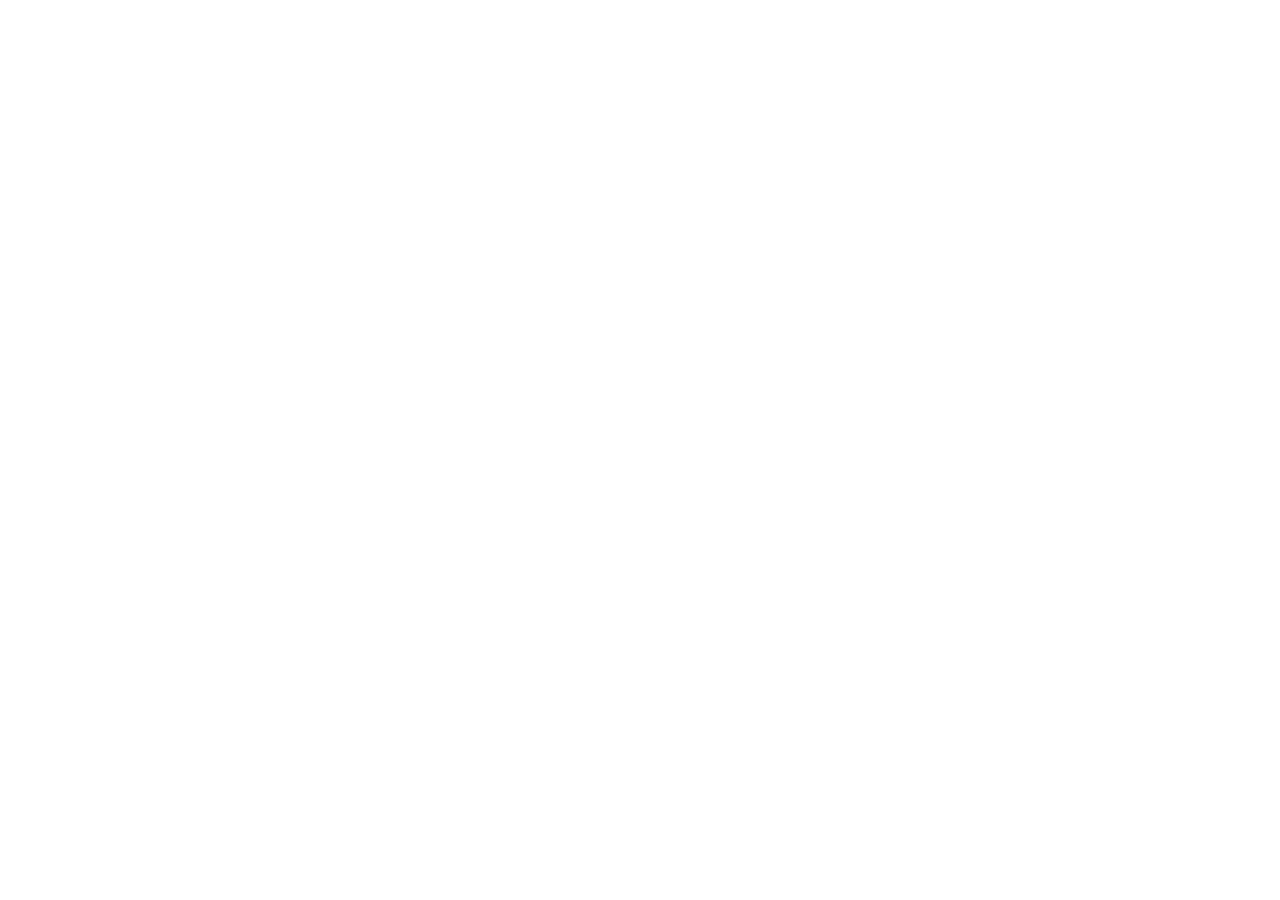
==== commit 125b314d: "Redirect public site entry to Render Studio" ====
--- a/design-v2/index.html
+++ b/design-v2/index.html
@@ -2,62 +2,23 @@
 <html lang="en">
 <head>
   <meta charset="utf-8">
-  <meta name="viewport" content="width=device-width,initial-scale=1">
-  <meta name="theme-color" content="#070b0a">
-  <meta name="description" content="TRISHUL VANI — an interactive spectral audio workspace for signal research and evidence-led editing.">
-  <title>त्रिSHUL VANI · Original Edition</title>
-  <link rel="preconnect" href="https://fonts.googleapis.com">
-  <link rel="preconnect" href="https://fonts.gstatic.com" crossorigin>
-  <link href="https://fonts.googleapis.com/css2?family=Oxanium:wght@400;500;600;700&family=Space+Grotesk:wght@400;500;600&family=IBM+Plex+Mono:wght@400;500&display=swap" rel="stylesheet">
-  <style>
-    :root{--bg:#070b0a;--ink:#e8f6eb;--mint:#bbf7bd;--soft:#9aafa2;--line:#7ab78755}
-    *{box-sizing:border-box}html,body{margin:0;min-height:100%;background:var(--bg);color:var(--ink)}body{font-family:'Space Grotesk',sans-serif}button,a{outline-offset:5px}button:focus-visible,a:focus-visible{outline:2px solid var(--mint)}
-    .shell{position:relative;min-height:100dvh;overflow:hidden}.studio{position:absolute;inset:0;width:100%;height:100%;border:0;background:#0b1110}.veil{position:absolute;inset:0;z-index:5;overflow:hidden;background:radial-gradient(ellipse at 50% 40%,#173125 0,#0b1712 39%,#070b0a 78%);transition:opacity .9s ease,visibility .9s}.veil.is-hidden{opacity:0;visibility:hidden;pointer-events:none}
-    #field{position:absolute;inset:0;width:100%;height:100%;opacity:.85}.veil:after{content:"";pointer-events:none;position:absolute;inset:0;z-index:1;background:repeating-linear-gradient(0deg,transparent 0 3px,#02050325 4px),linear-gradient(90deg,#0305047d,transparent 27%,transparent 73%,#0305047d);mix-blend-mode:multiply}.glow{position:absolute;width:min(88vw,950px);aspect-ratio:1;top:45%;left:50%;transform:translate(-50%,-50%);border-radius:50%;background:radial-gradient(circle,#4fa36720 0,#4fa36709 37%,transparent 64%);filter:blur(13px);pointer-events:none}
-    .header{position:absolute;z-index:3;top:0;left:0;right:0;display:flex;align-items:center;gap:24px;padding:28px clamp(20px,4vw,64px);font:500 10px 'IBM Plex Mono',monospace;letter-spacing:.16em;text-transform:uppercase}.identity{display:flex;align-items:center;gap:11px;font:600 16px 'Oxanium',sans-serif;letter-spacing:.15em;color:var(--ink);white-space:nowrap}.identity-mark{width:22px;height:31px;object-fit:contain;filter:drop-shadow(0 0 7px #b8f6b277)}.header .spacer{flex:1}.header a{color:var(--soft);text-decoration:none;white-space:nowrap}.header a:hover{color:var(--mint)}.live{display:flex;gap:9px;align-items:center;color:#c1d4c4;white-space:nowrap}.live i{width:6px;height:6px;background:var(--mint);border-radius:50%;box-shadow:0 0 12px var(--mint)}
-    .scene{position:absolute;inset:0;z-index:2;display:grid;grid-template-columns:1fr minmax(290px,510px) 1fr;align-items:center;padding:85px clamp(22px,5vw,86px) 92px;perspective:1200px}.side{align-self:center;display:flex;flex-direction:column;gap:14px;max-width:230px}.side-right{justify-self:end;text-align:right;align-items:flex-end}.index,.kicker,.side small,.caption,.footer,.load-label{font:500 10px 'IBM Plex Mono',monospace;letter-spacing:.2em;text-transform:uppercase}.index{color:var(--mint)}.side h2{margin:0;font:500 clamp(23px,2.5vw,39px)/1.05 'Oxanium',sans-serif;letter-spacing:-.04em;text-transform:uppercase}.side p{font-size:12px;line-height:1.65;color:var(--soft);margin:0}.side-rule{width:42px;height:1px;background:var(--mint);opacity:.65}.side small{color:#718f79;font-size:9px}
-    .center{position:relative;display:flex;align-items:center;flex-direction:column;text-align:center;min-width:0;transform:translate3d(var(--px,0px),var(--py,0px),0);transition:transform .55s cubic-bezier(.2,.8,.2,1)}.orb{position:relative;width:min(48vw,450px);height:min(48vw,450px);max-height:45vh;display:grid;place-items:center;flex:none}.orb:before,.orb:after{content:"";position:absolute;inset:4%;border:1px solid #abf0b52d;border-radius:50%;box-shadow:inset 0 0 35px #9cffae0c,0 0 32px #9cffae09;animation:orbit 20s linear infinite}.orb:before{border-top-color:#b9f8c2aa;border-bottom-color:#b9f8c255;transform:rotate(-28deg)}.orb:after{inset:14%;border-left-color:#a0f8b499;border-right-color:#a0f8b466;animation-direction:reverse;animation-duration:17s}.halo{position:absolute;inset:24%;border-radius:50%;border:1px solid #a5e8ac24;box-shadow:0 0 90px #76d88c26,0 0 30px #a4efaa1d inset}.trident{width:51%;height:72%;position:relative;z-index:2;object-fit:contain;filter:drop-shadow(0 0 16px #b8f6b282) drop-shadow(0 0 42px #86d89a66);animation:float 5s ease-in-out infinite}.spark{position:absolute;z-index:2;width:4px;height:4px;background:#d6ffdf;border-radius:50%;box-shadow:0 0 15px 5px #b8f6b266;animation:twinkle 3s ease-in-out infinite}.spark.a{top:25%;left:11%}.spark.b{top:13%;right:21%;animation-delay:1s}.spark.c{bottom:25%;right:9%;animation-delay:2s}
-    .kicker{margin:4px 0 15px;color:#add2b4;font-size:10px}.title{font:600 clamp(58px,8.4vw,132px)/.83 'Oxanium',sans-serif;letter-spacing:-.085em;margin:0;text-transform:uppercase;white-space:nowrap;color:#f1fff3;text-shadow:0 8px 45px #68cb7a2b}.title span{display:block}.title .vani{color:var(--mint);padding-right:.12em}.subtitle{margin:22px 0 0;color:#a5bbaa;font-size:clamp(11px,1.05vw,14px);letter-spacing:.13em;text-transform:uppercase}.enter{position:relative;display:inline-flex;align-items:center;gap:25px;margin-top:34px;padding:14px 18px 14px 24px;border:1px solid #b7e6bc99;background:#b9f4bf;color:#0c1a10;font:600 13px 'Oxanium',sans-serif;letter-spacing:.16em;text-transform:uppercase;cursor:pointer;box-shadow:0 0 45px #a0f5b62b;transition:transform .25s,box-shadow .25s,background .25s}.enter:hover{transform:translateY(-3px);box-shadow:0 8px 55px #a0f5b65c;background:#dcffe0}.enter img{width:25px;height:32px;object-fit:contain;flex:none;filter:brightness(.28) sepia(1) hue-rotate(75deg)}.caption{margin-top:13px;color:#6d8d75;font-size:8px}
-    .footer{position:absolute;z-index:3;bottom:25px;left:clamp(20px,4vw,64px);right:clamp(20px,4vw,64px);display:flex;align-items:end;justify-content:space-between;color:#75917c;font-size:9px}.progress{display:flex;align-items:center;gap:12px}.track{width:76px;height:1px;background:#3c6345}.track b{display:block;width:0;height:1px;background:var(--mint);animation:load 3.5s ease-out forwards}.coords{color:#a6c8ae}.loading{position:absolute;z-index:4;top:92px;left:50%;transform:translateX(-50%);max-width:min(440px,90vw);padding:11px 16px;border:1px solid #7fa48955;background:#0d1b15e8;color:#bdcfc0;font:11px/1.5 'Space Grotesk',sans-serif;text-align:center;transition:opacity .4s}.loading[hidden]{display:none}.loading a{color:var(--mint)}
-    @keyframes orbit{to{transform:rotate(360deg)}}@keyframes float{50%{transform:translateY(-10px) rotate(1deg)}}@keyframes draw{to{stroke-dashoffset:0}}@keyframes fade{to{opacity:1}}@keyframes twinkle{50%{opacity:.15;transform:scale(.55)}}@keyframes load{to{width:100%}}
-    @media(max-width:850px){.scene{grid-template-columns:1fr;place-items:center;padding:78px 20px 75px}.side{display:none}.orb{width:min(68vw,360px);height:min(68vw,360px);max-height:39vh}.title{font-size:clamp(58px,14vw,110px)}.header{padding:18px 20px}.header .live{display:none}.footer{bottom:18px}.footer .coords{display:none}}
-    @media(max-height:700px){.orb{height:31vh;width:31vh}.trident{height:80%}.kicker{margin:0 0 10px}.title{font-size:clamp(49px,7vw,95px)}.subtitle{margin-top:13px}.enter{margin-top:20px;padding-block:12px}.caption{margin-top:8px}}
-    @media(max-width:480px){.header a{display:none}.identity{font-size:14px}.orb{width:75vw;height:75vw;max-height:36vh}.title{font-size:clamp(56px,15vw,82px)}.subtitle{max-width:300px;line-height:1.6}.footer .coords{display:none}}
-    @media(prefers-reduced-motion:reduce){*,*:before,*:after{animation:none!important;transition:none!important}.track b{width:100%}}
-  </style>
+  <meta name="viewport" content="width=device-width, initial-scale=1">
+  <meta name="theme-color" content="#080e10">
+  <meta name="robots" content="noindex">
+  <link rel="canonical" href="https://trishul-vani-studio.onrender.com/">
+  <title>Opening त्रिSHUL VANI Studio…</title>
+  <script>
+    (() => {
+      const legacy = new URL(window.location.href);
+      const path = legacy.pathname.replace(/\/index\.html$/, "/") || "/";
+      window.location.replace(
+        `https://trishul-vani-studio.onrender.com${path}${legacy.search}${legacy.hash}`
+      );
+    })();
+  </script>
 </head>
 <body>
-  <main class="shell">
-    <iframe class="studio" id="studio" title="TRISHUL VANI research workspace" src="https://trishul-vani-studio.onrender.com/index.html" allow="autoplay; fullscreen" referrerpolicy="no-referrer"></iframe>
-    <section class="veil" id="intro" aria-label="TRISHUL VANI introduction">
-      <canvas id="field" aria-hidden="true"></canvas><div class="glow" aria-hidden="true"></div>
-      <header class="header"><div class="identity"><img class="identity-mark" src="trident.svg?v=theme2" alt="">TRISHUL VANI</div><div class="spacer"></div><div class="live"><i></i> SIGNAL ONLINE</div><a href="https://github.com/TrishulVani/trishul-vani-studio" target="_blank" rel="noopener">SOURCE</a></header>
-      <div class="scene">
-        <aside class="side side-left"><span class="index">01 / DISCOVER</span><div class="side-rule"></div><h2>See what<br>sound hides.</h2><p>Move beyond the waveform. Explore the structure within every signal.</p><small>FREQUENCY / TIME / ENERGY</small></aside>
-        <div class="center" id="center">
-          <div class="orb" aria-hidden="true"><div class="halo"></div><i class="spark a"></i><i class="spark b"></i><i class="spark c"></i>
-            <img class="trident" src="trident.svg?v=theme2" alt="">
-          </div>
-          <p class="kicker">AN EXPERIMENT IN SIGNAL</p><h1 class="title"><span>TRISHUL</span><span class="vani">VANI</span></h1><p class="subtitle">Three prongs. One signal. Infinite insight.</p>
-          <button class="enter" id="enter" type="button">ENTER THE WORKSPACE <img src="trident.svg?v=theme2" alt=""></button><span class="caption">INTERACTIVE AUDIO WORKSPACE · FREE TO EXPLORE</span>
-        </div>
-        <aside class="side side-right"><span class="index">02 / TRANSFORM</span><div class="side-rule"></div><h2>Shape the<br>unseen.</h2><p>Paint spectral edits, compare experiments, and export your evidence.</p><small>IMPORT / EDIT / EXPORT</small></aside>
-      </div>
-      <footer class="footer"><div class="progress"><span>INITIALIZING SIGNAL</span><div class="track"><b></b></div><span>100%</span></div><span class="coords">AUDIO IS MORE THAN WHAT YOU HEAR</span><span>© TRISHUL VANI</span></footer>
-    </section>
-    <div class="loading" id="loading" role="status">Preparing your workspace. The free server may take a minute to wake.</div>
-  </main>
-  <script>
-    const intro=document.getElementById('intro'),studio=document.getElementById('studio'),loading=document.getElementById('loading'),center=document.getElementById('center');
-    function enter(){intro.classList.add('is-hidden');setTimeout(()=>{intro.hidden=true},950)}
-    document.getElementById('enter').addEventListener('click',enter);
-    setTimeout(enter,8500);
-    document.addEventListener('keydown',event=>{if(event.key==='Escape'&& !intro.hidden)enter()});
-    studio.addEventListener('load',()=>{loading.style.opacity='0';setTimeout(()=>loading.hidden=true,450)});
-    const canvas=document.getElementById('field'),ctx=canvas.getContext('2d');let width=0,height=0,particles=[],tick=0,mouse={x:0,y:0};const reduced=matchMedia('(prefers-reduced-motion: reduce)').matches;
-    function size(){const ratio=Math.min(devicePixelRatio||1,2);width=innerWidth;height=innerHeight;canvas.width=width*ratio;canvas.height=height*ratio;ctx.setTransform(ratio,0,0,ratio,0,0);particles=Array.from({length:Math.min(120,Math.round(width*height/11000))},(_,i)=>({x:Math.random()*width,y:Math.random()*height,r:Math.random()*1.3+.25,phase:Math.random()*6.28,speed:.15+Math.random()*.5}))}
-    function render(){ctx.clearRect(0,0,width,height);const cx=width/2+mouse.x*.04,cy=height*.43+mouse.y*.04;for(let ring=0;ring<5;ring++){const radius=Math.min(width,height)*(.22+ring*.085);ctx.beginPath();ctx.ellipse(cx,cy,radius,radius*.61,-.22,0,Math.PI*2);ctx.strokeStyle=`rgba(155,244,178,${.055-ring*.008})`;ctx.lineWidth=1;ctx.stroke()}for(let j=0;j<3;j++){ctx.beginPath();for(let x=0;x<=width;x+=5){const falloff=Math.exp(-Math.pow((x-width/2)/(width*.32),2));const y=cy+Math.sin(x*.012+tick*.012+j*2)*falloff*(19+j*8)+Math.sin(x*.035-tick*.008+j)*falloff*7+(j-1)*21;x===0?ctx.moveTo(x,y):ctx.lineTo(x,y)}ctx.strokeStyle=`rgba(141,236,165,${.13-j*.028})`;ctx.lineWidth=1;ctx.stroke()}for(const p of particles){let y=(p.y+tick*p.speed*.12)%height;ctx.beginPath();ctx.arc(p.x,y,p.r,0,Math.PI*2);ctx.fillStyle=`rgba(206,255,218,${.18+.16*Math.sin(tick*.018+p.phase)})`;ctx.fill()}if(!reduced&& !intro.hidden){tick++;requestAnimationFrame(render)}}
-    addEventListener('resize',()=>{size();render()});addEventListener('pointermove',event=>{mouse.x=event.clientX-width/2;mouse.y=event.clientY-height/2;center.style.setProperty('--px',Math.max(-17,Math.min(17,mouse.x*.018))+'px');center.style.setProperty('--py',Math.max(-12,Math.min(12,mouse.y*.012))+'px')},{passive:true});size();render();
-  </script>
+  <p>Opening the connected TRISHUL VANI Studio…</p>
+  <p><a href="https://trishul-vani-studio.onrender.com/">Continue to the live website</a></p>
 </body>
 </html>
